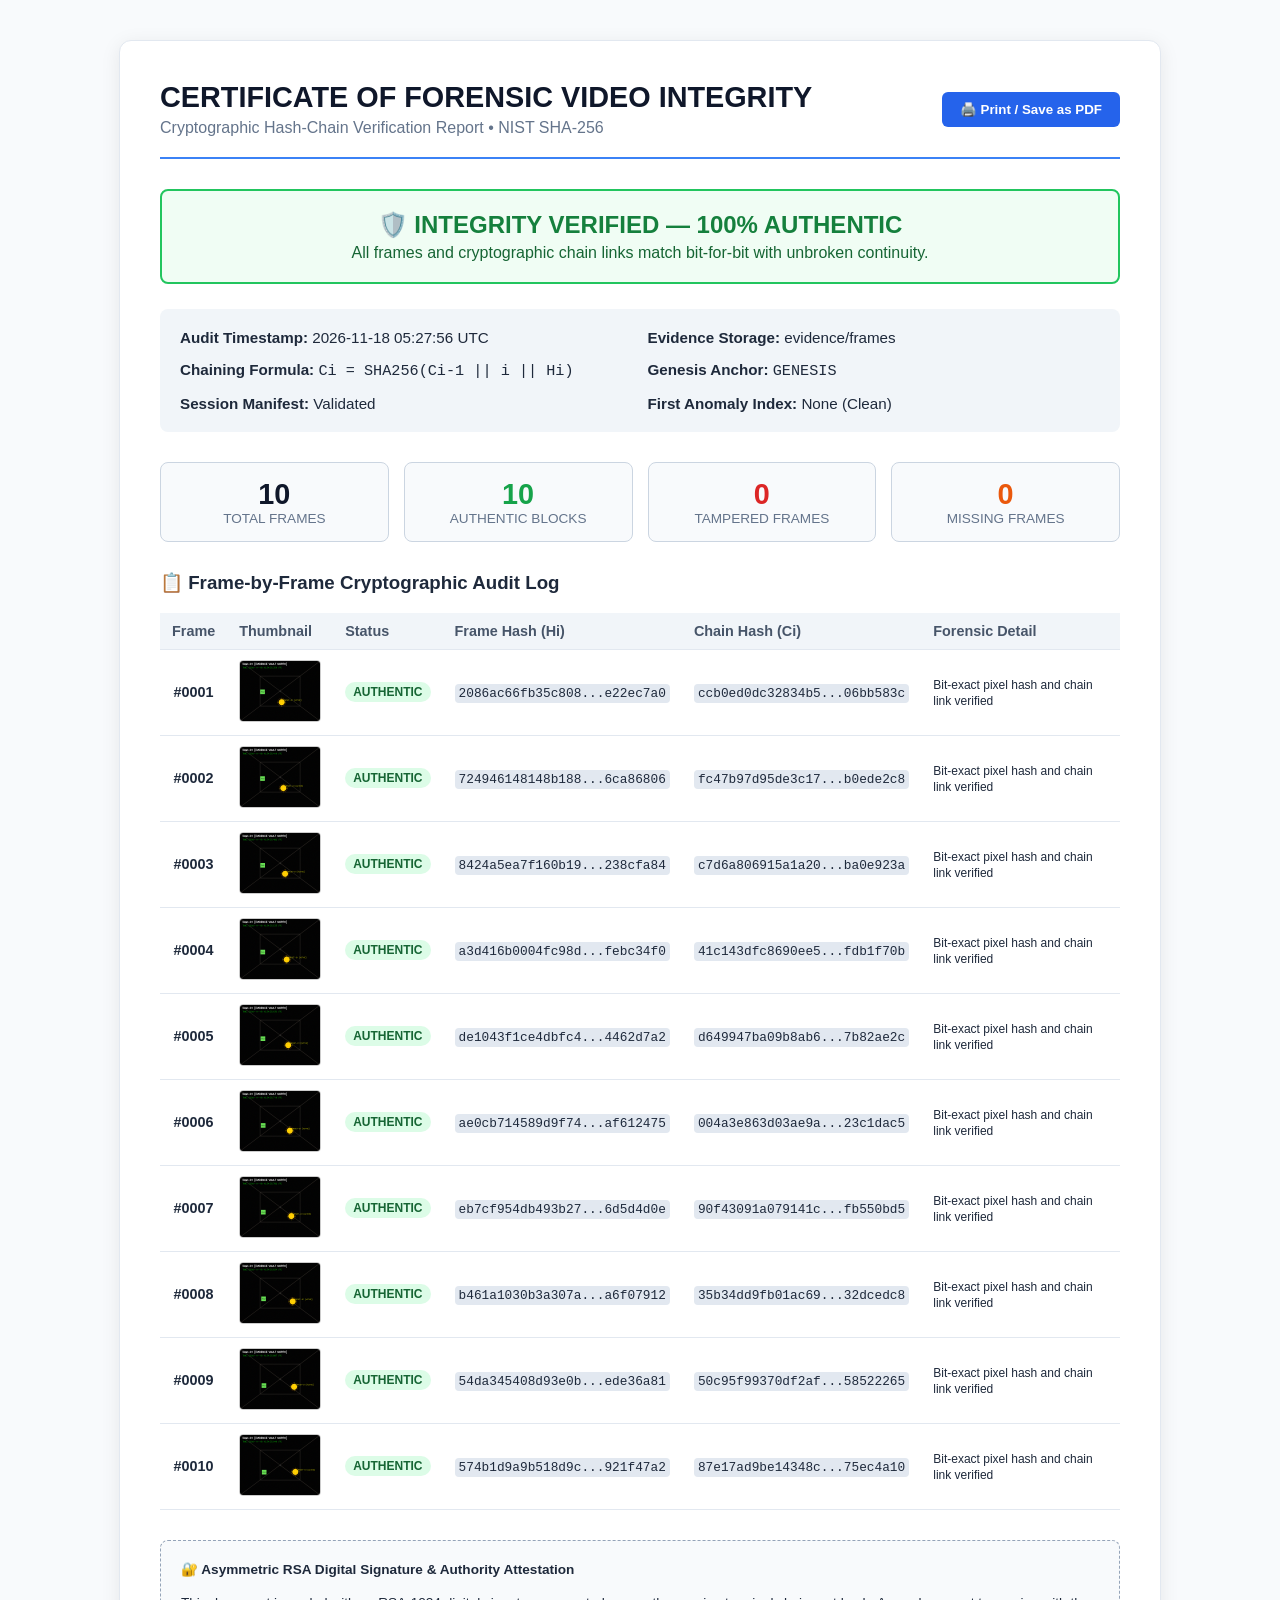
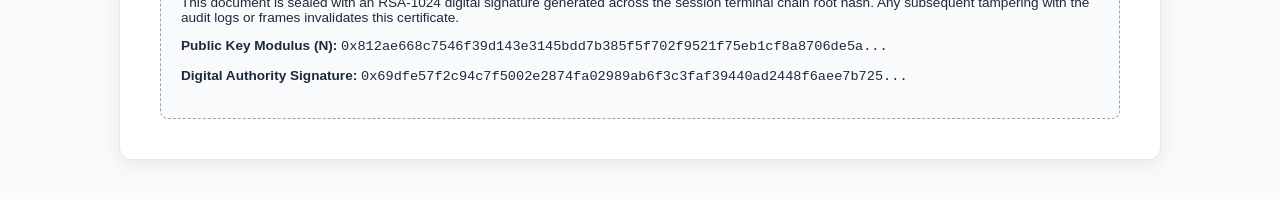
==== forensic_audit_certificate.html @ a2b7787f "feat: Live Video Tamper Detection System using SHA-256 Hash Chain with Streamlit Dashboard, Live Sen" ====
<!DOCTYPE html>
<html lang="en">
<head>
    <meta charset="UTF-8">
    <title>Digital Video Forensics Audit Certificate</title>
    <style>
        body {
            font-family: 'Segoe UI', Tahoma, Geneva, Verdana, sans-serif;
            background-color: #f8fafc;
            color: #1e293b;
            margin: 0;
            padding: 40px 20px;
        }
        .container {
            max-width: 960px;
            margin: 0 auto;
            background: #ffffff;
            padding: 40px;
            border-radius: 12px;
            box-shadow: 0 4px 20px rgba(0,0,0,0.08);
            border: 1px solid #e2e8f0;
        }
        .header {
            border-bottom: 2px solid #3b82f6;
            padding-bottom: 20px;
            margin-bottom: 30px;
            display: flex;
            justify-content: space-between;
            align-items: center;
        }
        .meta-grid {
            display: grid;
            grid-template-columns: repeat(2, 1fr);
            gap: 15px;
            background: #f1f5f9;
            padding: 20px;
            border-radius: 8px;
            margin-bottom: 30px;
            font-size: 0.95rem;
        }
        .kpi-row {
            display: flex;
            gap: 15px;
            margin-bottom: 30px;
        }
        .kpi-card {
            flex: 1;
            background: #f8fafc;
            border: 1px solid #cbd5e1;
            border-radius: 8px;
            padding: 15px;
            text-align: center;
        }
        .kpi-val {
            font-size: 1.8rem;
            font-weight: bold;
            color: #0f172a;
        }
        .kpi-label {
            font-size: 0.85rem;
            color: #64748b;
            text-transform: uppercase;
        }
        table {
            width: 100%;
            border-collapse: collapse;
            margin-bottom: 30px;
            font-size: 0.9rem;
        }
        th, td {
            padding: 10px 12px;
            border-bottom: 1px solid #e2e8f0;
            text-align: left;
        }
        th {
            background-color: #f1f5f9;
            color: #475569;
            font-weight: 600;
        }
        .badge {
            display: inline-block;
            padding: 3px 8px;
            border-radius: 12px;
            font-size: 0.75rem;
            font-weight: bold;
        }
        .badge-authentic {
            background: #dcfce7;
            color: #166534;
        }
        .badge-tampered {
            background: #fee2e2;
            color: #991b1b;
        }
        .hash-text {
            font-family: 'Courier New', Courier, monospace;
            font-size: 0.8rem;
            background: #e2e8f0;
            padding: 2px 4px;
            border-radius: 4px;
        }
        .diff-card {
            background: #fff1f2;
            border: 1px solid #fecdd3;
            border-radius: 8px;
            padding: 20px;
            margin-bottom: 25px;
        }
        .signature-box {
            background: #f8fafc;
            border: 1px dashed #94a3b8;
            padding: 20px;
            border-radius: 8px;
            margin-top: 30px;
            font-size: 0.85rem;
        }
        @media print {
            body { background: #fff; padding: 0; }
            .container { box-shadow: none; border: none; padding: 15px; }
            .no-print { display: none; }
        }
    </style>
</head>
<body>
    <div class="container">
        <div class="header">
            <div>
                <h1 style="margin: 0; color: #0f172a; font-size: 1.8rem;">CERTIFICATE OF FORENSIC VIDEO INTEGRITY</h1>
                <p style="margin: 5px 0 0 0; color: #64748b;">Cryptographic Hash-Chain Verification Report • NIST SHA-256</p>
            </div>
            <div class="no-print">
                <button onclick="window.print()" style="padding: 10px 18px; background: #2563eb; color: #fff; border: none; border-radius: 6px; cursor: pointer; font-weight: bold;">🖨️ Print / Save as PDF</button>
            </div>
        </div>

        
    <div style="background-color: #f0fdf4; border: 2px solid #22c55e; border-radius: 8px; padding: 20px; text-align: center; margin-bottom: 25px;">
        <h2 style="color: #15803d; margin: 0;">🛡️ INTEGRITY VERIFIED — 100% AUTHENTIC</h2>
        <p style="color: #166534; margin: 5px 0 0 0;">All frames and cryptographic chain links match bit-for-bit with unbroken continuity.</p>
    </div>
    

        <div class="meta-grid">
            <div><b>Audit Timestamp:</b> 2026-11-18 05:27:56 UTC</div>
            <div><b>Evidence Storage:</b> evidence/frames</div>
            <div><b>Chaining Formula:</b> <code>Ci = SHA256(Ci-1 || i || Hi)</code></div>
            <div><b>Genesis Anchor:</b> <code>GENESIS</code></div>
            <div><b>Session Manifest:</b> Validated</div>
            <div><b>First Anomaly Index:</b> None (Clean)</div>
        </div>

        <div class="kpi-row">
            <div class="kpi-card">
                <div class="kpi-val">10</div>
                <div class="kpi-label">Total Frames</div>
            </div>
            <div class="kpi-card">
                <div class="kpi-val" style="color: #16a34a;">10</div>
                <div class="kpi-label">Authentic Blocks</div>
            </div>
            <div class="kpi-card">
                <div class="kpi-val" style="color: #dc2626;">0</div>
                <div class="kpi-label">Tampered Frames</div>
            </div>
            <div class="kpi-card">
                <div class="kpi-val" style="color: #ea580c;">0</div>
                <div class="kpi-label">Missing Frames</div>
            </div>
        </div>

        

        <h3>📋 Frame-by-Frame Cryptographic Audit Log</h3>
        <table>
            <thead>
                <tr>
                    <th>Frame</th>
                    <th>Thumbnail</th>
                    <th>Status</th>
                    <th>Frame Hash (Hi)</th>
                    <th>Chain Hash (Ci)</th>
                    <th>Forensic Detail</th>
                </tr>
            </thead>
            <tbody>
                
        <tr>
            <td style="text-align: center; font-weight: bold;">#0001</td>
            <td style="text-align: center;"><img src="[data-uri]" style="width: 80px; height: 60px; object-fit: cover; border-radius: 4px; border: 1px solid #ccc;"></td>
            <td><span class="badge badge-authentic">AUTHENTIC</span></td>
            <td><code class="hash-text">2086ac66fb35c808...e22ec7a0</code></td>
            <td><code class="hash-text">ccb0ed0dc32834b5...06bb583c</code></td>
            <td><small>Bit-exact pixel hash and chain link verified</small></td>
        </tr>
        
        <tr>
            <td style="text-align: center; font-weight: bold;">#0002</td>
            <td style="text-align: center;"><img src="[data-uri]" style="width: 80px; height: 60px; object-fit: cover; border-radius: 4px; border: 1px solid #ccc;"></td>
            <td><span class="badge badge-authentic">AUTHENTIC</span></td>
            <td><code class="hash-text">724946148148b188...6ca86806</code></td>
            <td><code class="hash-text">fc47b97d95de3c17...b0ede2c8</code></td>
            <td><small>Bit-exact pixel hash and chain link verified</small></td>
        </tr>
        
        <tr>
            <td style="text-align: center; font-weight: bold;">#0003</td>
            <td style="text-align: center;"><img src="[data-uri]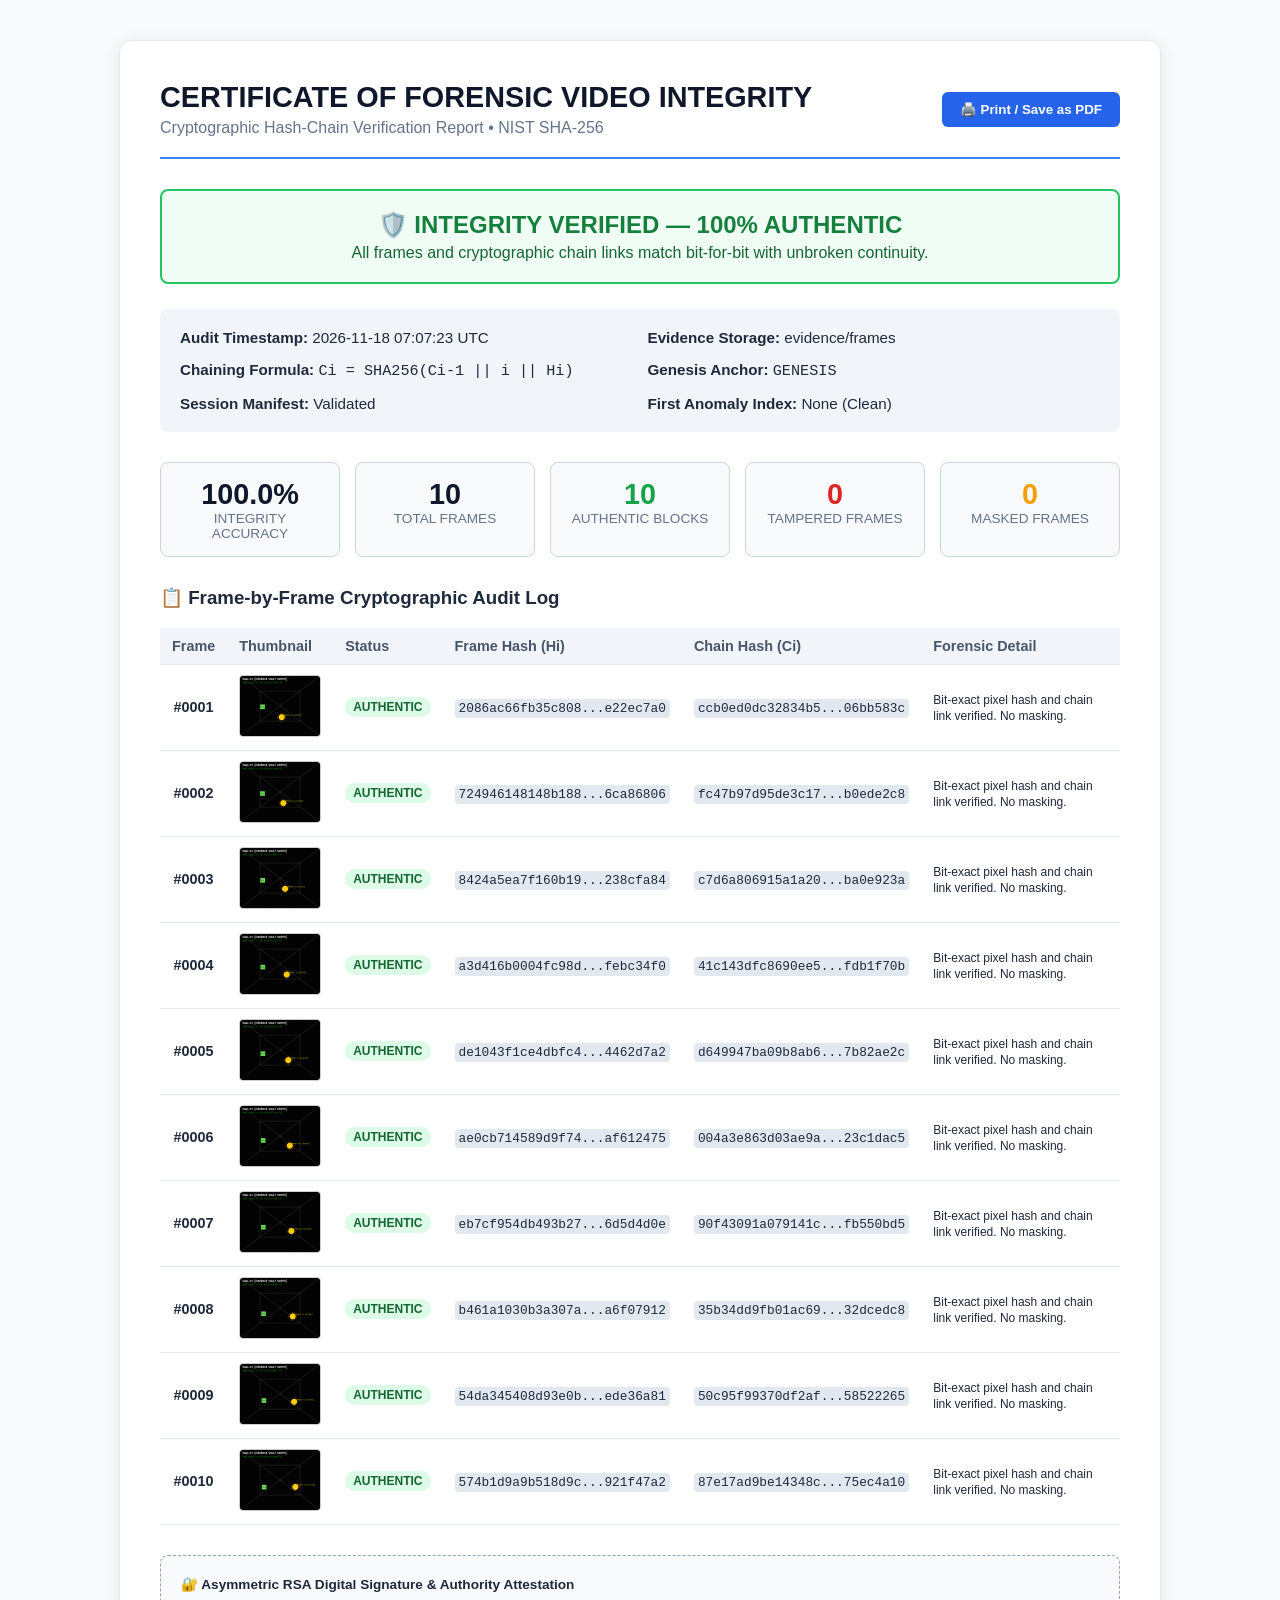
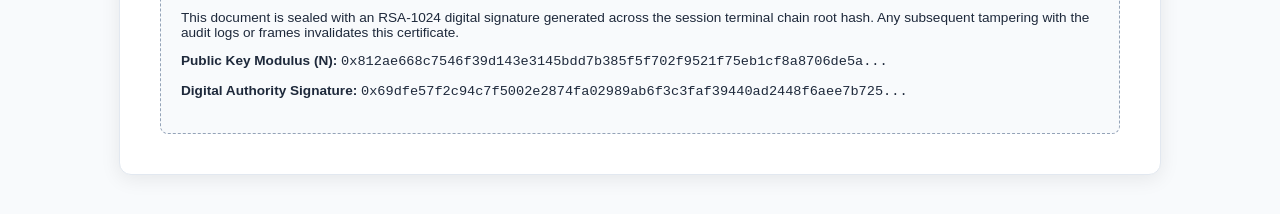
